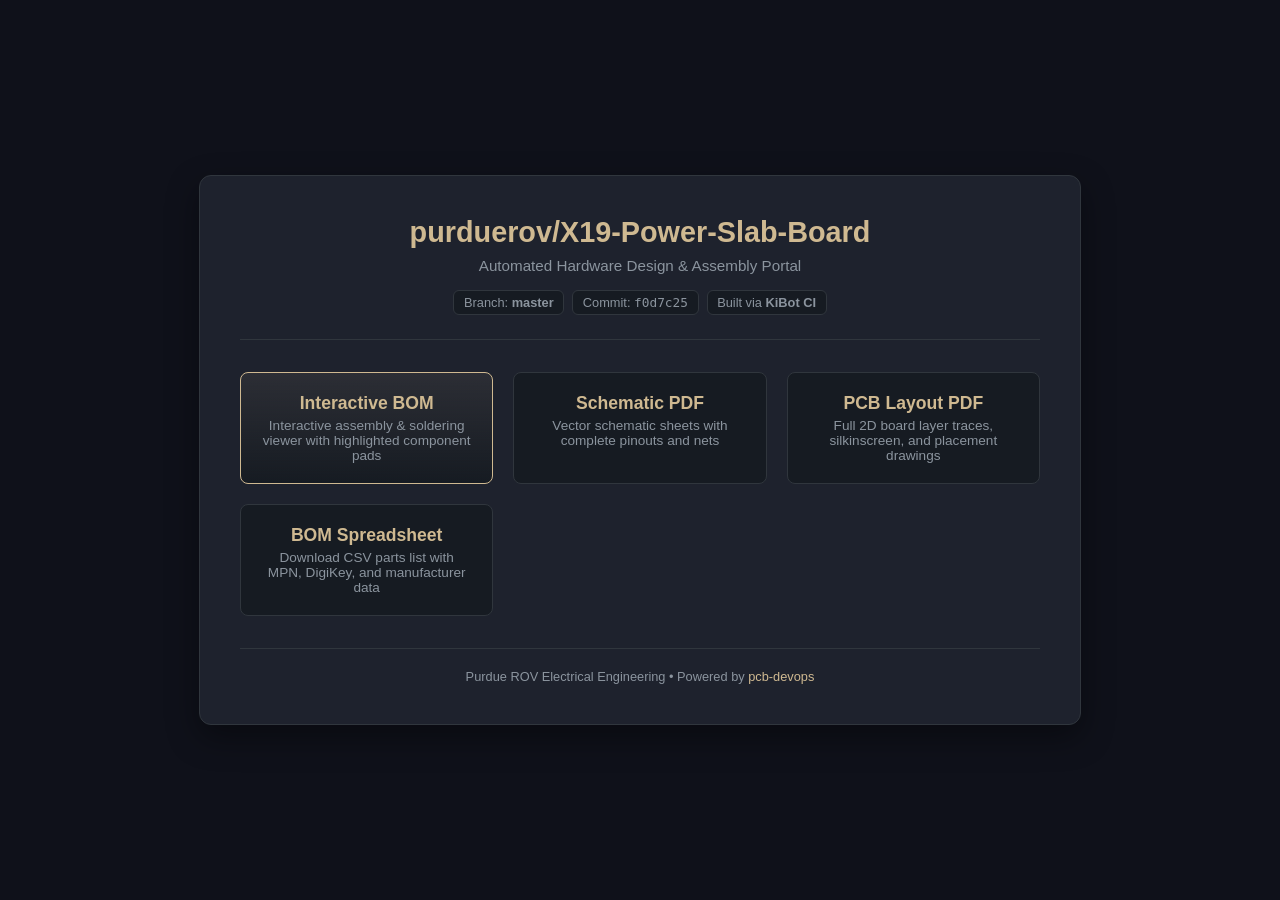
==== index.html @ fe8b5802 "deploy: f0d7c25c006a4b51ef1102ca1ce2ad9ff37a0d3d" ====
<!DOCTYPE html>
<html lang="en">
<head>
    <meta charset="UTF-8">
    <meta name="viewport" content="width=device-width, initial-scale=1.0">
    <title>purduerov/X19-Power-Slab-Board | Hardware Design Portal</title>
    <style>
        :root {
            --bg: #0f111a;
            --surface: #1e222d;
            --surface-hover: #282e3d;
            --accent: #cfb991; /* Purdue Gold */
            --accent-hover: #e5cf9f;
            --text: #f0f3f6;
            --text-muted: #8b949e;
            --border: #30363d;
            --card-radius: 12px;
        }
        body {
            font-family: -apple-system, BlinkMacSystemFont, "Segoe UI", Roboto, Helvetica, Arial, sans-serif;
            background-color: var(--bg);
            color: var(--text);
            margin: 0;
            padding: 2rem 1rem;
            display: flex;
            justify-content: center;
            align-items: center;
            min-height: 100vh;
            box-sizing: border-box;
        }
        .container {
            max-width: 800px;
            width: 100%;
            background: var(--surface);
            border: 1px solid var(--border);
            border-radius: var(--card-radius);
            padding: 2.5rem;
            box-shadow: 0 12px 32px rgba(0, 0, 0, 0.4);
        }
        .header {
            text-align: center;
            margin-bottom: 2rem;
            border-bottom: 1px solid var(--border);
            padding-bottom: 1.5rem;
        }
        .header h1 {
            margin: 0 0 0.5rem 0;
            color: var(--accent);
            font-size: 1.8rem;
            font-weight: 700;
        }
        .header p {
            margin: 0;
            color: var(--text-muted);
            font-size: 0.95rem;
        }
        .meta-badges {
            display: flex;
            justify-content: center;
            gap: 0.5rem;
            margin-top: 1rem;
            flex-wrap: wrap;
        }
        .badge {
            background: #161b22;
            border: 1px solid var(--border);
            padding: 0.25rem 0.6rem;
            border-radius: 6px;
            font-size: 0.8rem;
            color: var(--text-muted);
        }
        .cards-grid {
            display: grid;
            grid-template-columns: repeat(auto-fit, minmax(220px, 1fr));
            gap: 1.25rem;
            margin-bottom: 2rem;
        }
        .card {
            background: #161b22;
            border: 1px solid var(--border);
            border-radius: 8px;
            padding: 1.25rem;
            text-decoration: none;
            color: var(--text);
            display: flex;
            flex-direction: column;
            align-items: center;
            text-align: center;
            transition: all 0.2s ease;
        }
        .card:hover {
            background: var(--surface-hover);
            border-color: var(--accent);
            transform: translateY(-2px);
        }
        .card-icon {
            font-size: 2rem;
            margin-bottom: 0.75rem;
        }
        .card-title {
            font-weight: 600;
            font-size: 1.1rem;
            margin-bottom: 0.25rem;
            color: var(--accent);
        }
        .card-desc {
            font-size: 0.85rem;
            color: var(--text-muted);
        }
        .featured {
            border-color: var(--accent);
            background: linear-gradient(180deg, rgba(207, 185, 145, 0.08) 0%, #161b22 100%);
        }
        .footer {
            text-align: center;
            font-size: 0.8rem;
            color: var(--text-muted);
            border-top: 1px solid var(--border);
            padding-top: 1.25rem;
        }
        .footer a {
            color: var(--accent);
            text-decoration: none;
        }
        .footer a:hover {
            text-decoration: underline;
        }
    </style>
</head>
<body>
    <div class="container">
        <div class="header">
            <h1>purduerov/X19-Power-Slab-Board</h1>
            <p>Automated Hardware Design & Assembly Portal</p>
            <div class="meta-badges">
                <span class="badge">Branch: <strong>master</strong></span>
                <span class="badge">Commit: <code>f0d7c25</code></span>
                <span class="badge">Built via <strong>KiBot CI</strong></span>
            </div>
        </div>

        <div class="cards-grid">

            <a href="X19-Power-Slab-Board-iBOM.html" class="card featured" target="_blank">
                <div class="card-title">Interactive BOM</div>
                <div class="card-desc">Interactive assembly & soldering viewer with highlighted component pads</div>
            </a>

            <a href="X19-Power-Slab-Board-Schematic.pdf" class="card" target="_blank">
                <div class="card-title">Schematic PDF</div>
                <div class="card-desc">Vector schematic sheets with complete pinouts and nets</div>
            </a>

            <a href="X19-Power-Slab-Board-Layout.pdf" class="card" target="_blank">
                <div class="card-title">PCB Layout PDF</div>
                <div class="card-desc">Full 2D board layer traces, silkinscreen, and placement drawings</div>
            </a>

            <a href="X19-Power-Slab-Board-BOM.csv" class="card" download>
                <div class="card-title">BOM Spreadsheet</div>
                <div class="card-desc">Download CSV parts list with MPN, DigiKey, and manufacturer data</div>
            </a>

        </div>

        <div class="footer">
            Purdue ROV Electrical Engineering &bull; Powered by <a href="https://github.com/purduerov/pcb-devops" target="_blank">pcb-devops</a>
        </div>
    </div>
</body>
</html>
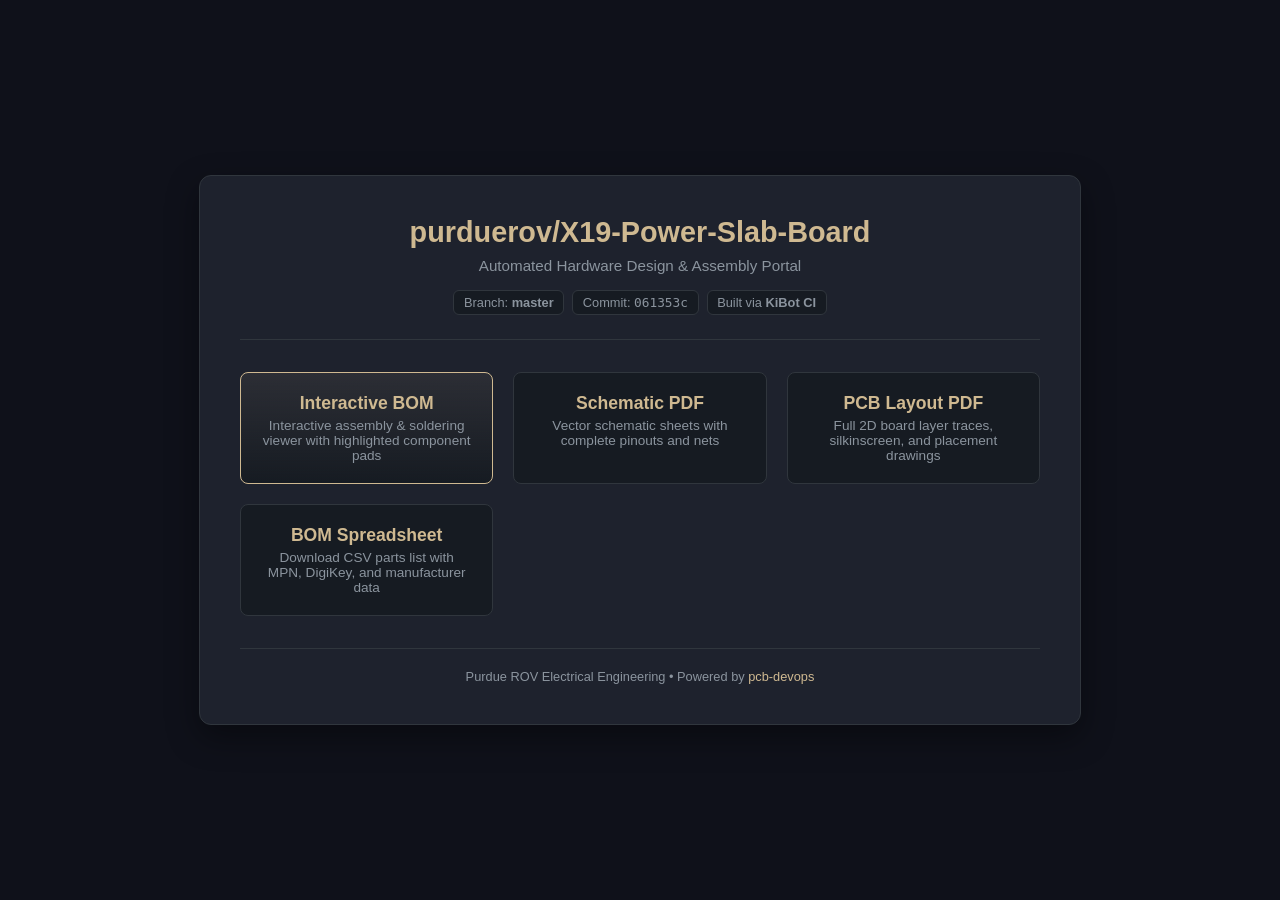
==== commit 68737bef: "deploy: 061353cac6825d773be22852c1dd5f875883374c" ====
--- a/index.html
+++ b/index.html
@@ -134,7 +134,7 @@
             <p>Automated Hardware Design & Assembly Portal</p>
             <div class="meta-badges">
                 <span class="badge">Branch: <strong>master</strong></span>
-                <span class="badge">Commit: <code>f0d7c25</code></span>
+                <span class="badge">Commit: <code>061353c</code></span>
                 <span class="badge">Built via <strong>KiBot CI</strong></span>
             </div>
         </div>
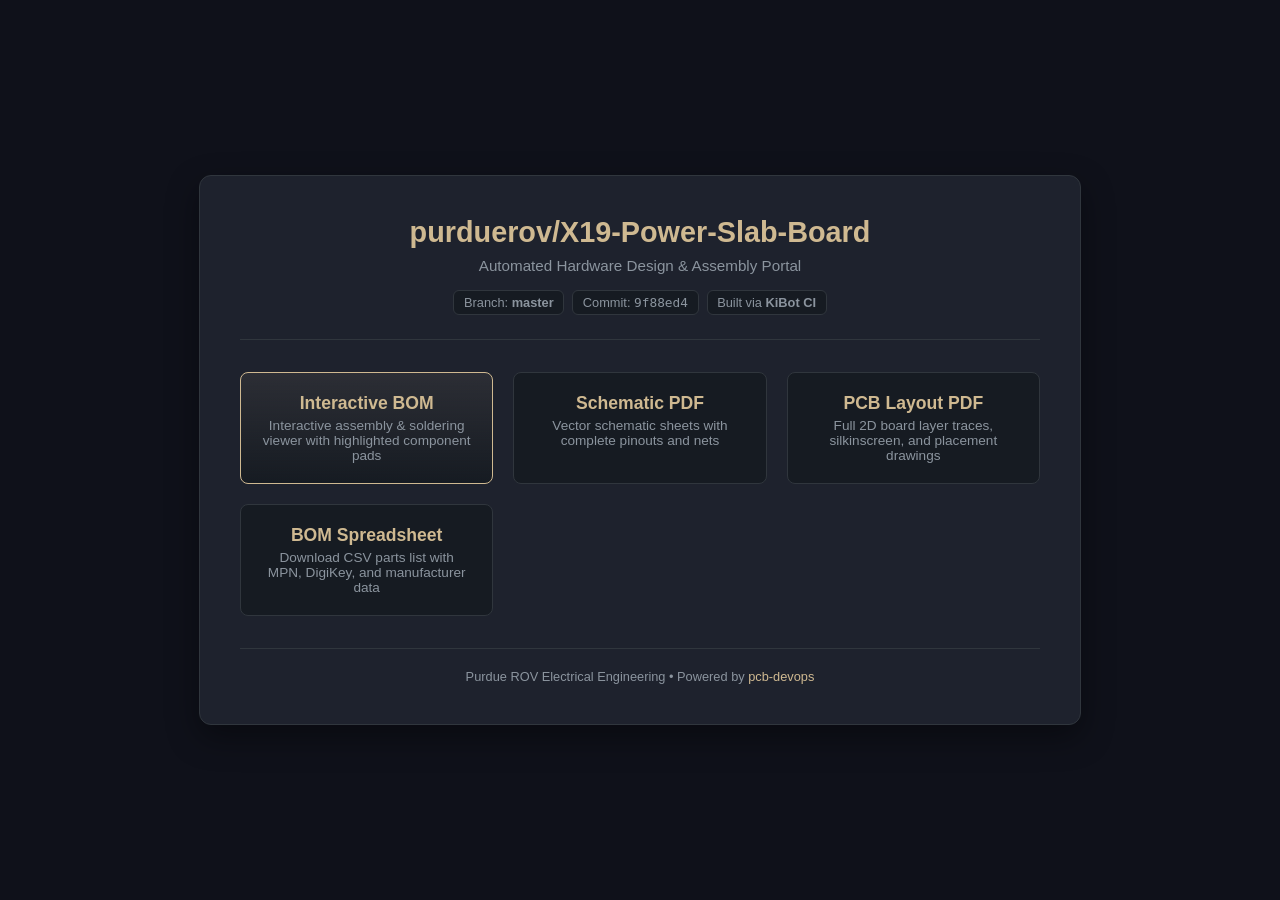
==== commit 554f4ee1: "deploy: 9f88ed4619275977cd17f7bca663012cb54793cc" ====
--- a/index.html
+++ b/index.html
@@ -134,7 +134,7 @@
             <p>Automated Hardware Design & Assembly Portal</p>
             <div class="meta-badges">
                 <span class="badge">Branch: <strong>master</strong></span>
-                <span class="badge">Commit: <code>061353c</code></span>
+                <span class="badge">Commit: <code>9f88ed4</code></span>
                 <span class="badge">Built via <strong>KiBot CI</strong></span>
             </div>
         </div>
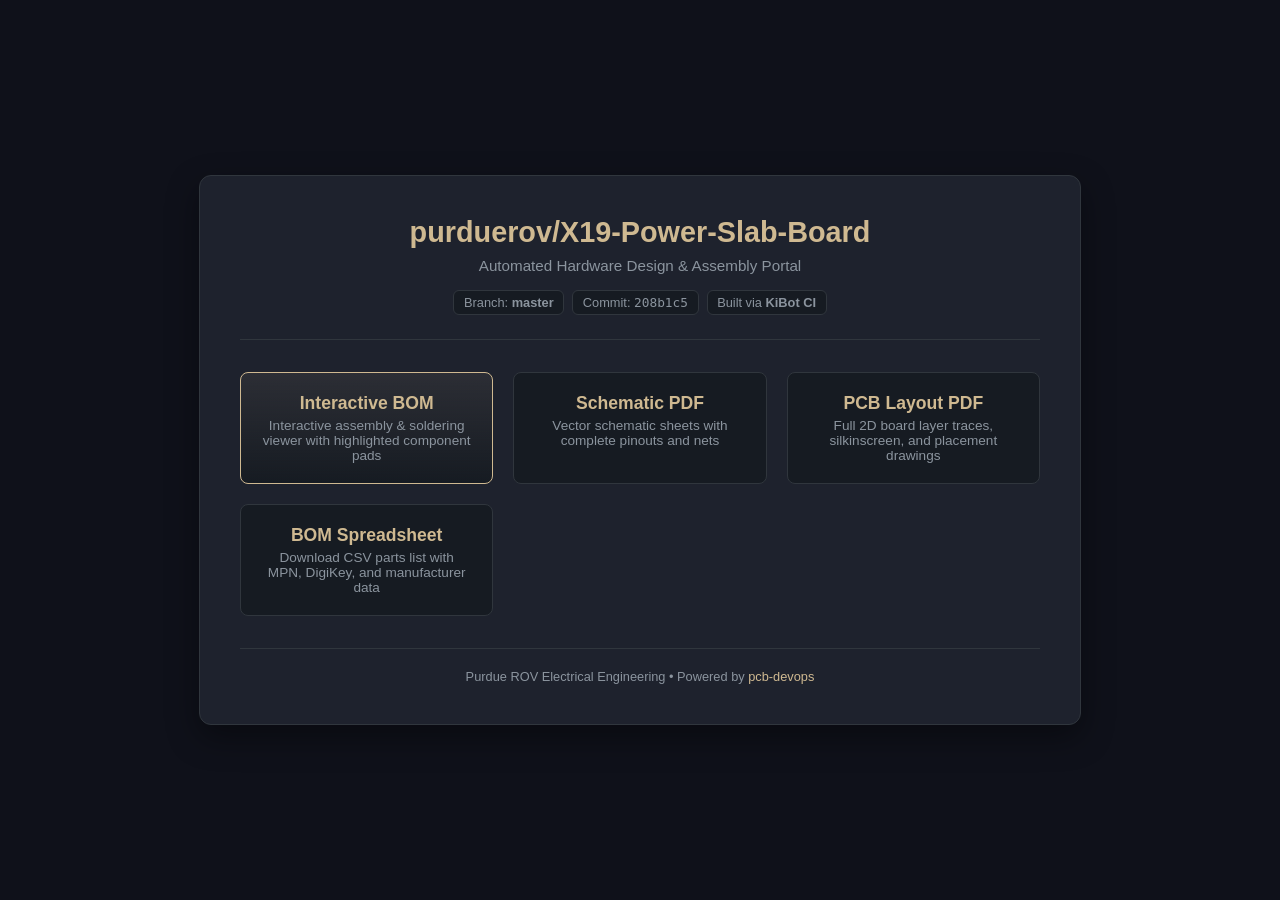
==== commit 1b7acaa7: "deploy: 208b1c5b3f2b6b1f50f3086cee39a838ee614720" ====
--- a/index.html
+++ b/index.html
@@ -134,7 +134,7 @@
             <p>Automated Hardware Design & Assembly Portal</p>
             <div class="meta-badges">
                 <span class="badge">Branch: <strong>master</strong></span>
-                <span class="badge">Commit: <code>9f88ed4</code></span>
+                <span class="badge">Commit: <code>208b1c5</code></span>
                 <span class="badge">Built via <strong>KiBot CI</strong></span>
             </div>
         </div>
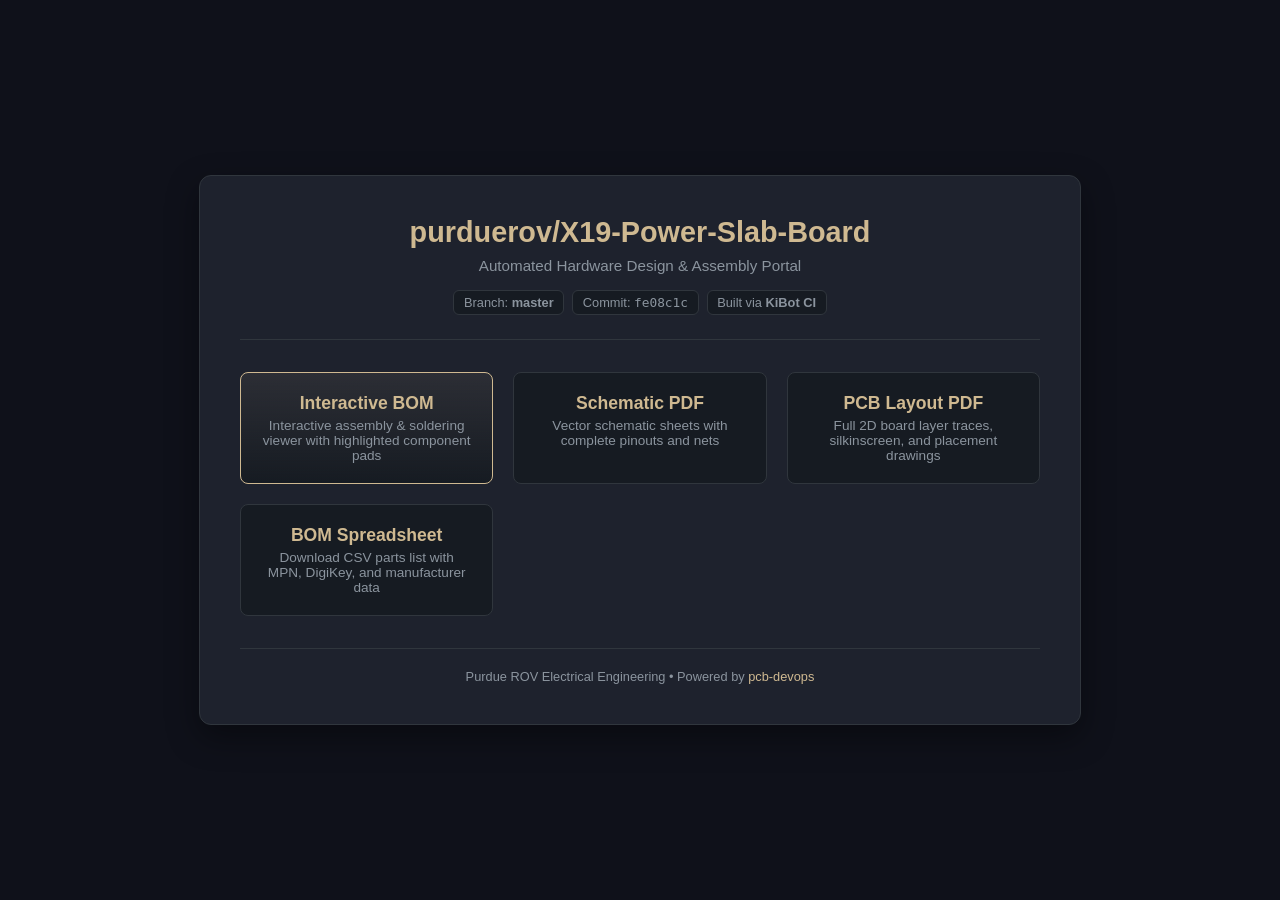
==== commit dabf5afa: "deploy: fe08c1c0ee5202f5894d3da85be0ed5fb1f3cf02" ====
--- a/index.html
+++ b/index.html
@@ -134,7 +134,7 @@
             <p>Automated Hardware Design & Assembly Portal</p>
             <div class="meta-badges">
                 <span class="badge">Branch: <strong>master</strong></span>
-                <span class="badge">Commit: <code>208b1c5</code></span>
+                <span class="badge">Commit: <code>fe08c1c</code></span>
                 <span class="badge">Built via <strong>KiBot CI</strong></span>
             </div>
         </div>
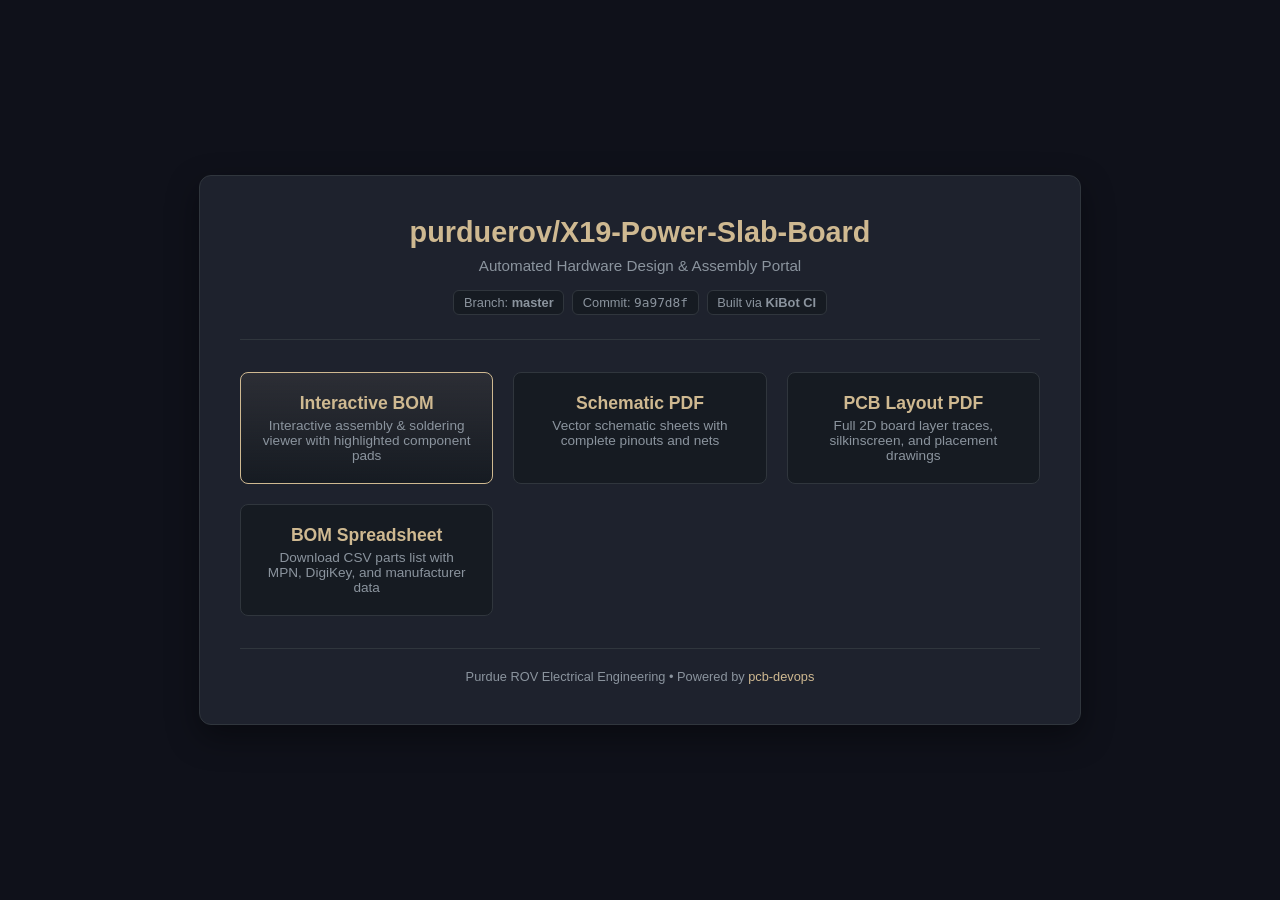
==== commit a69d98ce: "deploy: 9a97d8fee064db502baef7ca6c6899feb27af55f" ====
--- a/index.html
+++ b/index.html
@@ -134,7 +134,7 @@
             <p>Automated Hardware Design & Assembly Portal</p>
             <div class="meta-badges">
                 <span class="badge">Branch: <strong>master</strong></span>
-                <span class="badge">Commit: <code>fe08c1c</code></span>
+                <span class="badge">Commit: <code>9a97d8f</code></span>
                 <span class="badge">Built via <strong>KiBot CI</strong></span>
             </div>
         </div>
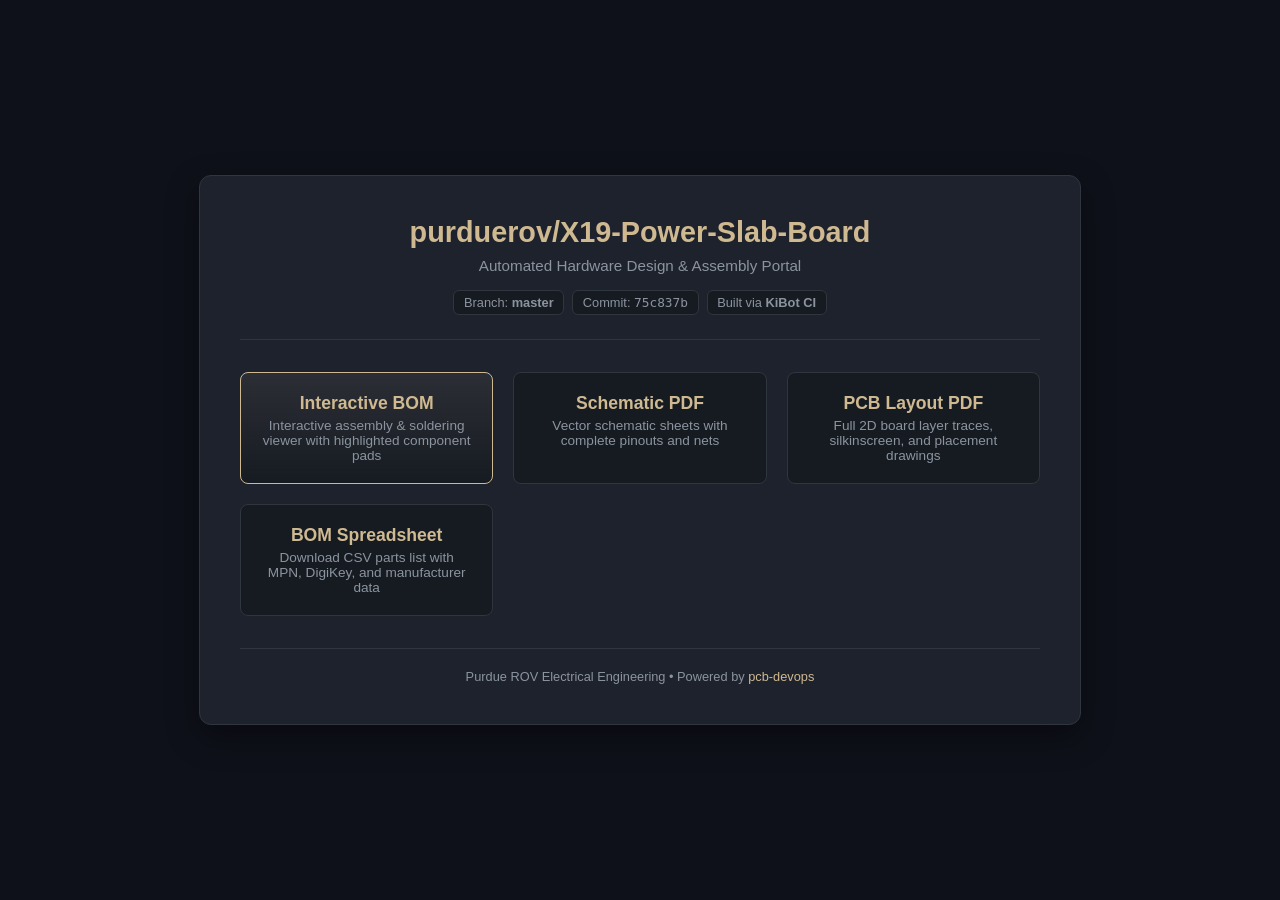
==== commit 871b1c2f: "deploy: 75c837b6e9f2395ec0a996b8a218361b5a16806d" ====
--- a/index.html
+++ b/index.html
@@ -134,7 +134,7 @@
             <p>Automated Hardware Design & Assembly Portal</p>
             <div class="meta-badges">
                 <span class="badge">Branch: <strong>master</strong></span>
-                <span class="badge">Commit: <code>9a97d8f</code></span>
+                <span class="badge">Commit: <code>75c837b</code></span>
                 <span class="badge">Built via <strong>KiBot CI</strong></span>
             </div>
         </div>
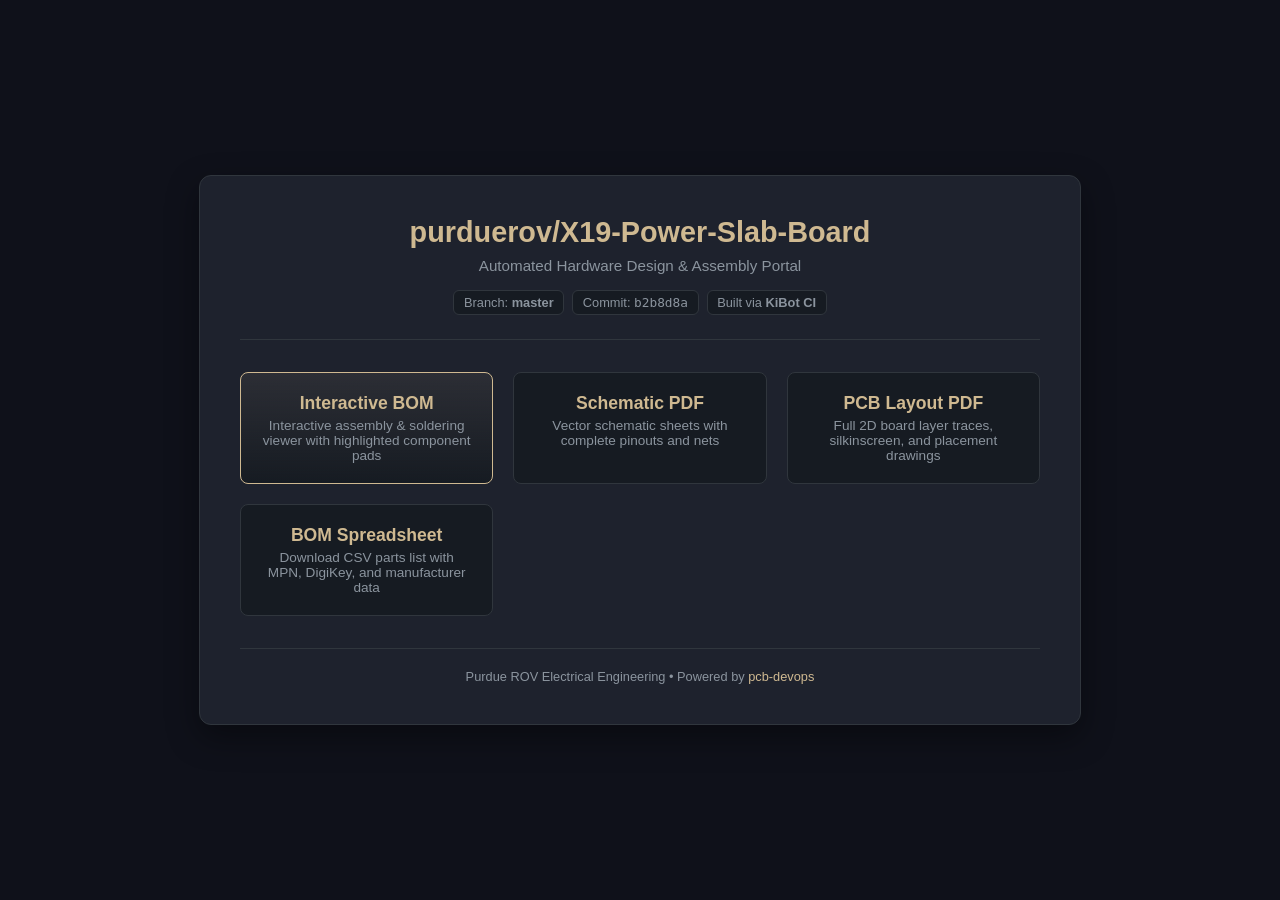
==== commit d75b5caa: "deploy: b2b8d8af28701a66eeafabaddb76f7a4069a4414" ====
--- a/index.html
+++ b/index.html
@@ -134,7 +134,7 @@
             <p>Automated Hardware Design & Assembly Portal</p>
             <div class="meta-badges">
                 <span class="badge">Branch: <strong>master</strong></span>
-                <span class="badge">Commit: <code>75c837b</code></span>
+                <span class="badge">Commit: <code>b2b8d8a</code></span>
                 <span class="badge">Built via <strong>KiBot CI</strong></span>
             </div>
         </div>
